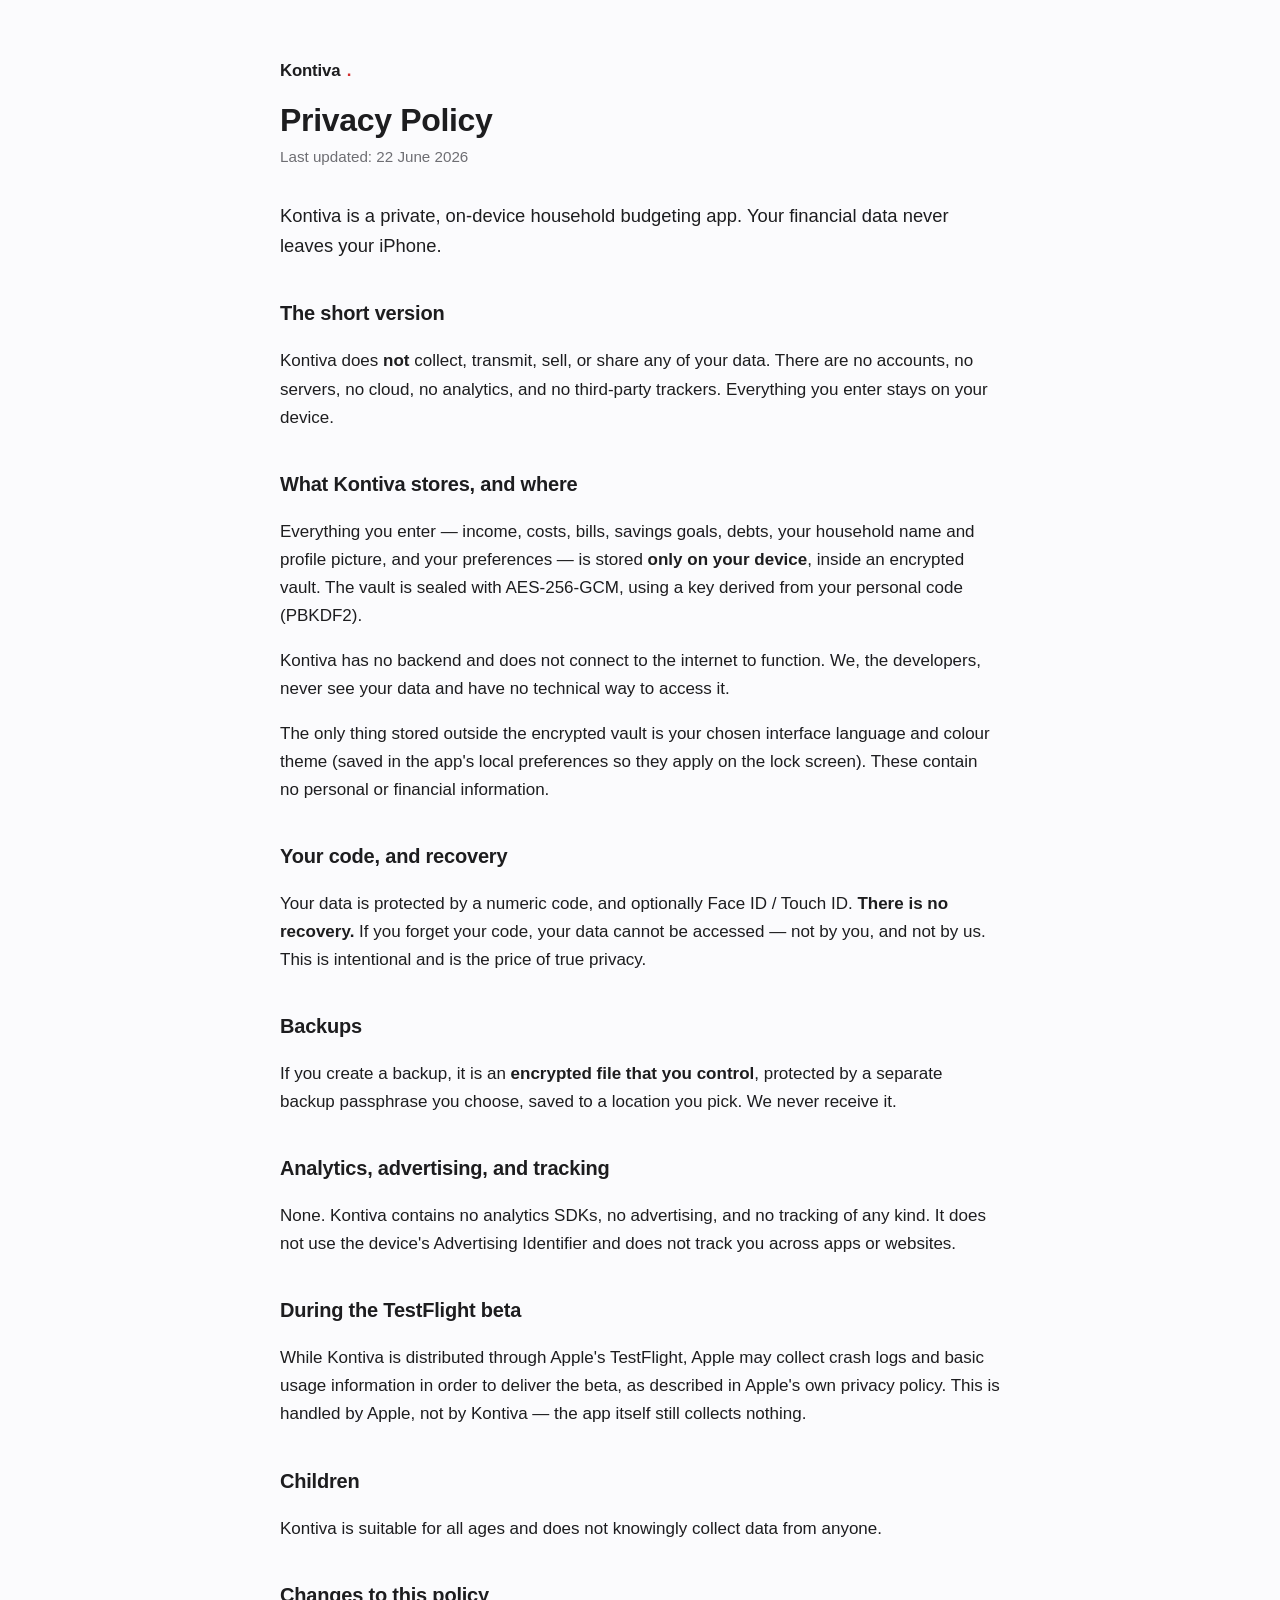
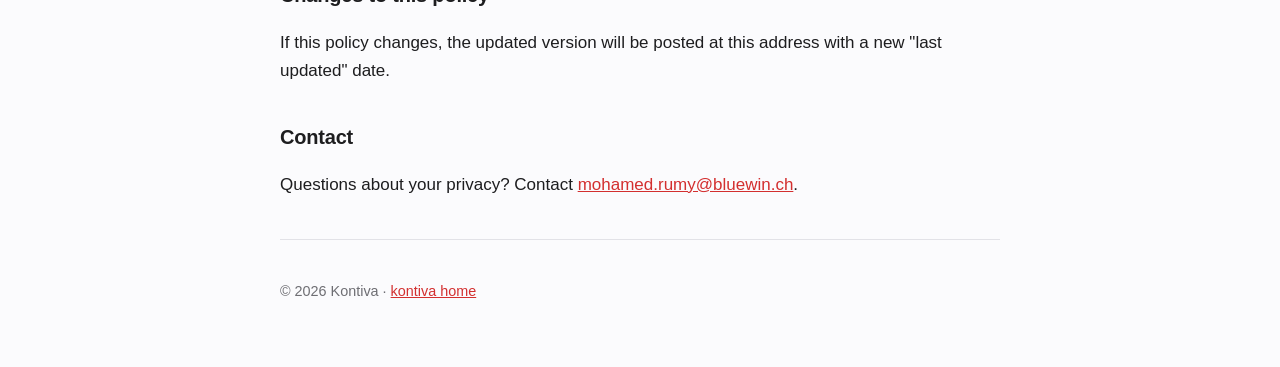
==== docs/privacy.html @ 573bb306 "docs: host privacy policy + landing page via GitHub Pages Co-Authored-By: Claude Opus 4.8 <noreply@a" ====
<!DOCTYPE html>
<html lang="en">
<head>
<meta charset="utf-8">
<meta name="viewport" content="width=device-width, initial-scale=1">
<title>Kontiva — Privacy Policy</title>
<meta name="description" content="Kontiva is a private, on-device household budgeting app. Your financial data never leaves your iPhone.">
<style>
  :root { color-scheme: light dark; }
  * { box-sizing: border-box; }
  body {
    font: 17px/1.65 -apple-system, BlinkMacSystemFont, "Segoe UI", Roboto, Helvetica, Arial, sans-serif;
    margin: 0; padding: 2.5rem 1.25rem 4rem;
    color: #1d1d1f; background: #fbfbfd;
  }
  .wrap { max-width: 720px; margin: 0 auto; }
  h1 { font-size: 2rem; line-height: 1.2; margin: 0 0 .25rem; letter-spacing: -.01em; }
  h2 { font-size: 1.25rem; margin: 2.25rem 0 .5rem; letter-spacing: -.01em; }
  .updated { color: #6e6e73; font-size: .95rem; margin: 0 0 2rem; }
  .lead { font-size: 1.15rem; }
  a { color: #d32f2f; }
  strong { font-weight: 600; }
  hr { border: none; border-top: 1px solid #e2e2e7; margin: 2.5rem 0; }
  footer { color: #6e6e73; font-size: .9rem; }
  .brand { display: inline-flex; align-items: baseline; gap: .4rem; font-weight: 700;
           font-size: 1.05rem; letter-spacing: -.01em; }
  .brand .dot { color: #d32f2f; }
  @media (prefers-color-scheme: dark) {
    body { color: #f5f5f7; background: #000; }
    .updated, footer { color: #98989d; }
    hr { border-top-color: #2a2a2c; }
    a { color: #ff6b6b; }
  }
</style>
</head>
<body>
<div class="wrap">
  <p class="brand">Kontiva<span class="dot">.</span></p>
  <h1>Privacy Policy</h1>
  <p class="updated">Last updated: 22 June 2026</p>

  <p class="lead">Kontiva is a private, on-device household budgeting app. Your financial
  data never leaves your iPhone.</p>

  <h2>The short version</h2>
  <p>Kontiva does <strong>not</strong> collect, transmit, sell, or share any of your data.
  There are no accounts, no servers, no cloud, no analytics, and no third-party trackers.
  Everything you enter stays on your device.</p>

  <h2>What Kontiva stores, and where</h2>
  <p>Everything you enter — income, costs, bills, savings goals, debts, your household name
  and profile picture, and your preferences — is stored <strong>only on your device</strong>,
  inside an encrypted vault. The vault is sealed with AES-256-GCM, using a key derived from
  your personal code (PBKDF2).</p>
  <p>Kontiva has no backend and does not connect to the internet to function. We, the
  developers, never see your data and have no technical way to access it.</p>
  <p>The only thing stored outside the encrypted vault is your chosen interface language and
  colour theme (saved in the app's local preferences so they apply on the lock screen).
  These contain no personal or financial information.</p>

  <h2>Your code, and recovery</h2>
  <p>Your data is protected by a numeric code, and optionally Face ID / Touch ID.
  <strong>There is no recovery.</strong> If you forget your code, your data cannot be
  accessed — not by you, and not by us. This is intentional and is the price of true privacy.</p>

  <h2>Backups</h2>
  <p>If you create a backup, it is an <strong>encrypted file that you control</strong>,
  protected by a separate backup passphrase you choose, saved to a location you pick.
  We never receive it.</p>

  <h2>Analytics, advertising, and tracking</h2>
  <p>None. Kontiva contains no analytics SDKs, no advertising, and no tracking of any kind.
  It does not use the device's Advertising Identifier and does not track you across apps or
  websites.</p>

  <h2>During the TestFlight beta</h2>
  <p>While Kontiva is distributed through Apple's TestFlight, Apple may collect crash logs and
  basic usage information in order to deliver the beta, as described in Apple's own privacy
  policy. This is handled by Apple, not by Kontiva — the app itself still collects nothing.</p>

  <h2>Children</h2>
  <p>Kontiva is suitable for all ages and does not knowingly collect data from anyone.</p>

  <h2>Changes to this policy</h2>
  <p>If this policy changes, the updated version will be posted at this address with a new
  "last updated" date.</p>

  <h2>Contact</h2>
  <p>Questions about your privacy? Contact
  <a href="mailto:mohamed.rumy@bluewin.ch">mohamed.rumy@bluewin.ch</a>.</p>

  <hr>
  <footer>© 2026 Kontiva · <a href="./">kontiva home</a></footer>
</div>
</body>
</html>
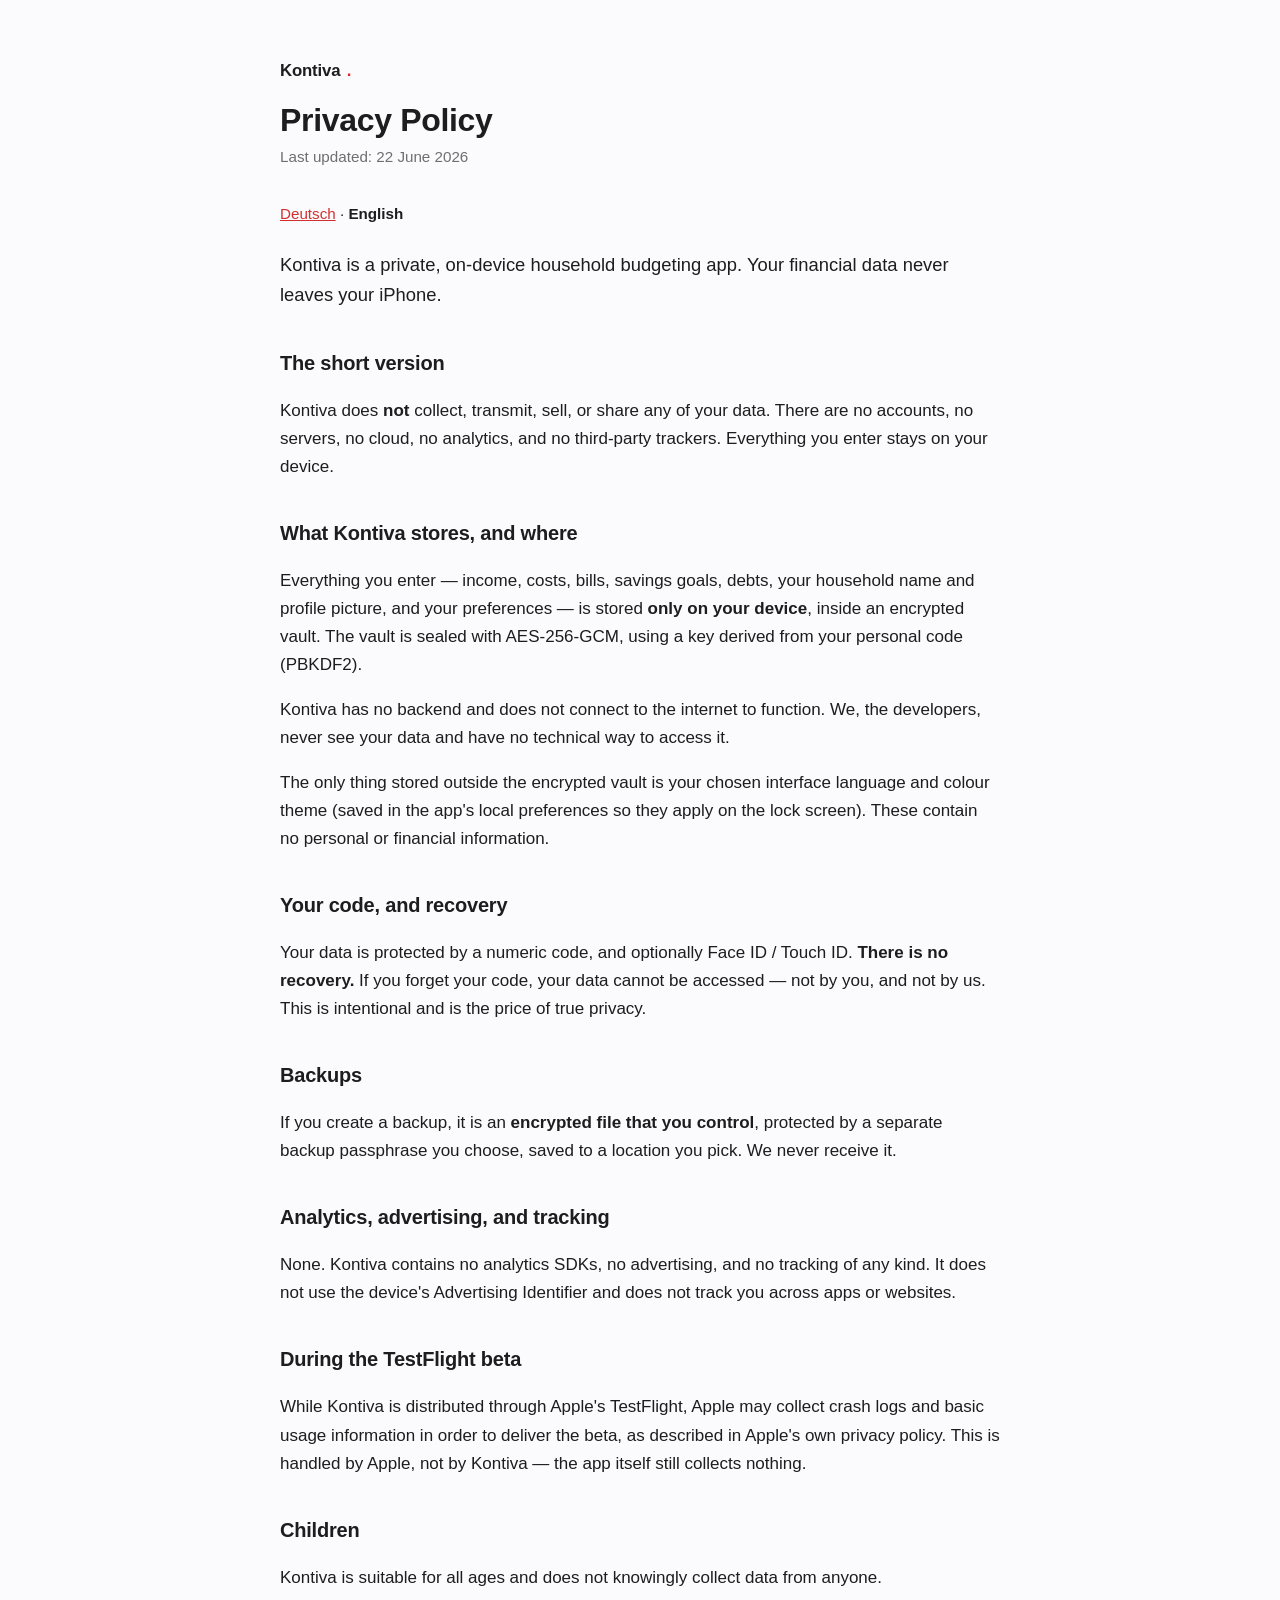
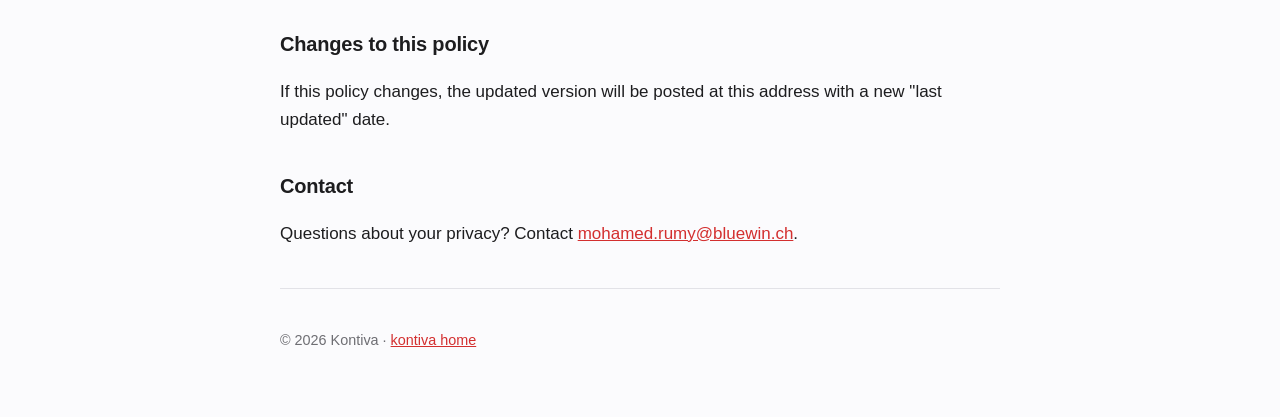
==== commit 85222d4d: "docs(privacy): add German privacy policy + EN/DE language switcher privacy-de.html mirrors the Engli" ====
--- a/docs/privacy.html
+++ b/docs/privacy.html
@@ -17,6 +17,7 @@
   h1 { font-size: 2rem; line-height: 1.2; margin: 0 0 .25rem; letter-spacing: -.01em; }
   h2 { font-size: 1.25rem; margin: 2.25rem 0 .5rem; letter-spacing: -.01em; }
   .updated { color: #6e6e73; font-size: .95rem; margin: 0 0 2rem; }
+  .lang { font-size: .95rem; margin: .25rem 0 1.5rem; }
   .lead { font-size: 1.15rem; }
   a { color: #d32f2f; }
   strong { font-weight: 600; }
@@ -38,6 +39,7 @@
   <p class="brand">Kontiva<span class="dot">.</span></p>
   <h1>Privacy Policy</h1>
   <p class="updated">Last updated: 22 June 2026</p>
+  <p class="lang"><a href="./privacy-de.html">Deutsch</a> · <strong>English</strong></p>
 
   <p class="lead">Kontiva is a private, on-device household budgeting app. Your financial
   data never leaves your iPhone.</p>
